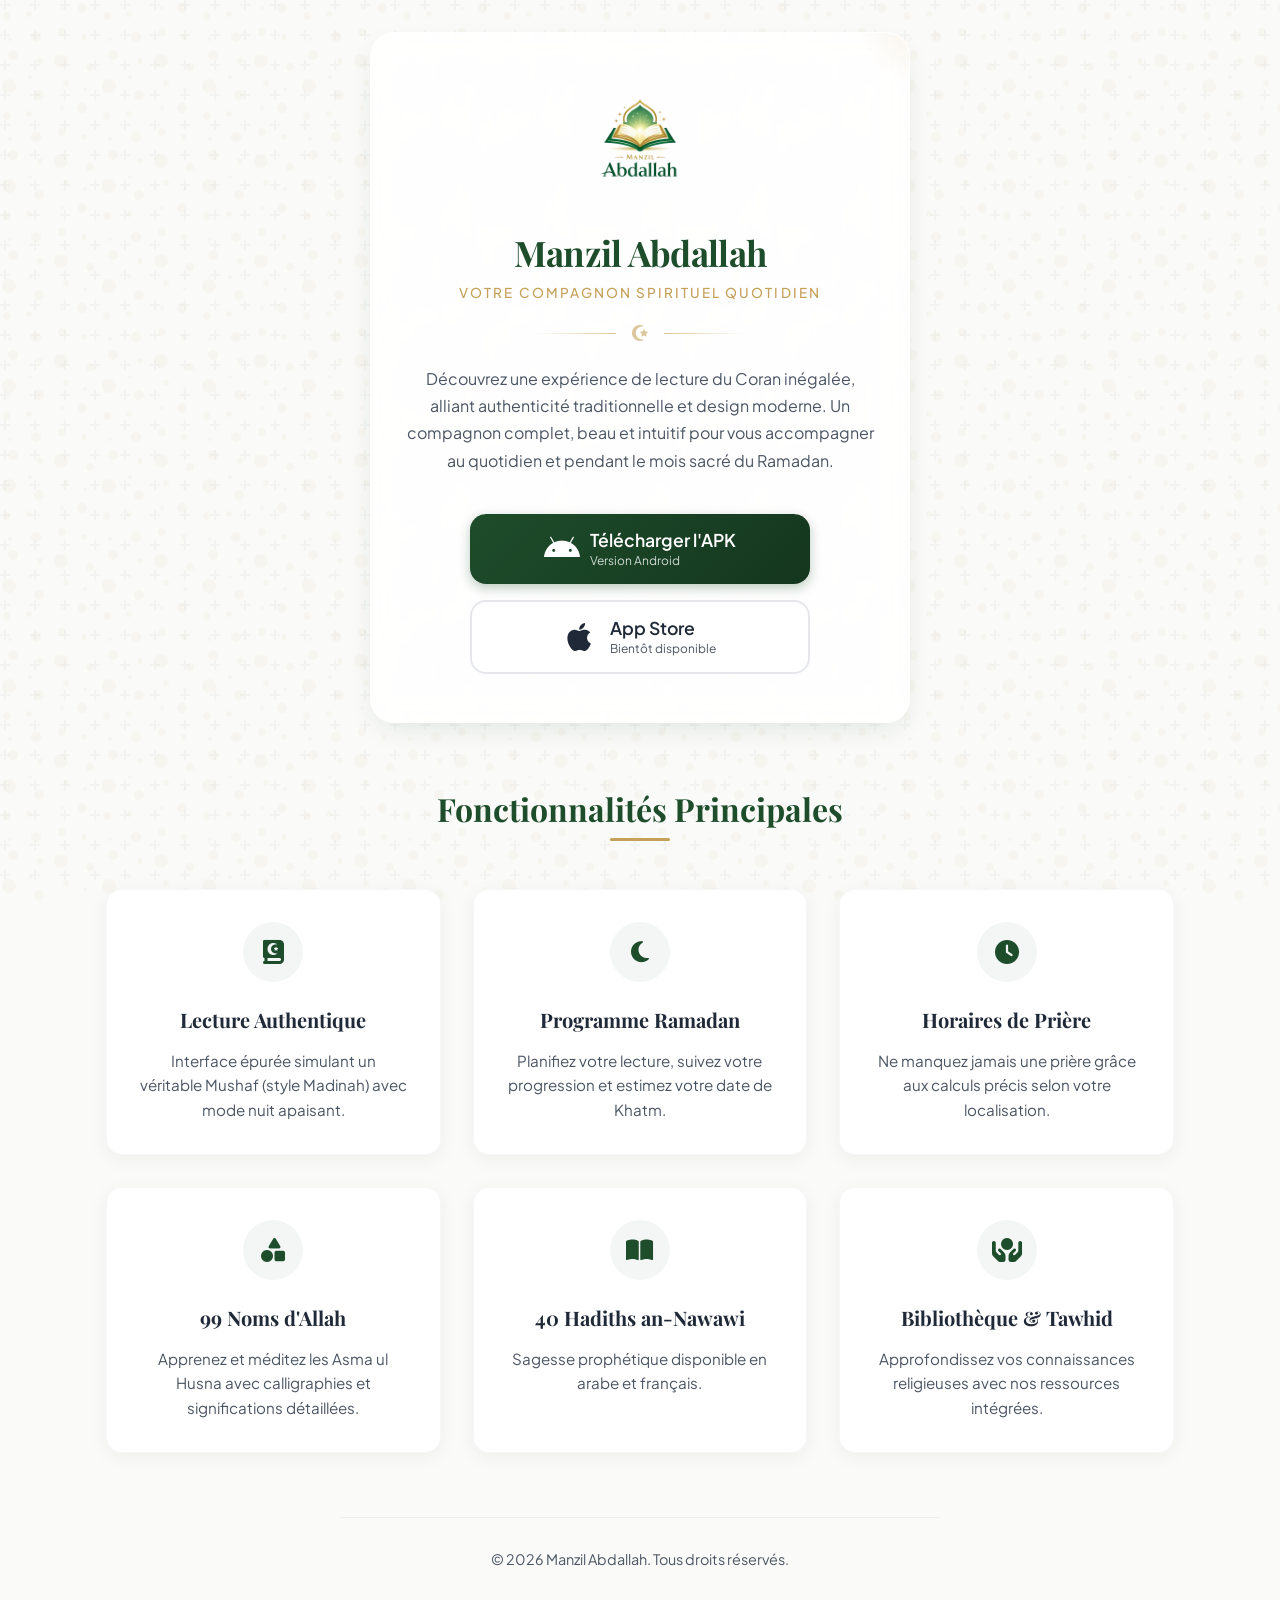
==== index.html @ 3dcdd1fa "first commit" ====
<!DOCTYPE html>
<html lang="fr">

<head>
    <meta charset="UTF-8">
    <meta name="viewport" content="width=device-width, initial-scale=1.0">
    <title>Manzil Abdallah</title>
    <meta name="description"
        content="Découvrez une expérience de lecture du Coran inégalée, alliant authenticité traditionnelle et design moderne. Téléchargez Manzil Abdallah maintenant.">
    <link rel="stylesheet" href="style.css">
    <link rel="preconnect" href="https://fonts.googleapis.com">
    <link rel="preconnect" href="https://fonts.gstatic.com" crossorigin>
    <link
        href="https://fonts.googleapis.com/css2?family=Amiri:ital,wght@0,400;0,700;1,400&family=Playfair+Display:wght@400;600;700&family=Plus+Jakarta+Sans:wght@300;400;500;600&display=swap"
        rel="stylesheet">
    <!-- Font Awesome for Icons -->
    <link rel="stylesheet" href="https://cdnjs.cloudflare.com/ajax/libs/font-awesome/6.4.0/css/all.min.css">
</head>

<body>

    <!-- Islamic Geometric Background Pattern -->
    <div class="background-pattern"></div>

    <main class="container">

        <div class="content-wrapper fade-in-up">
            <!-- Header / Logo Area -->
            <header class="header">
                <div class="logo-container">
                    <img src="assets/logo.jpeg" alt="Manzil Abdallah Logo" class="app-logo">
                </div>
                <h1 class="app-title">Manzil Abdallah</h1>
                <p class="app-subtitle">Votre compagnon spirituel quotidien</p>
                <div class="divider">
                    <i class="fas fa-star-and-crescent"></i>
                </div>
            </header>

            <!-- Description -->
            <section class="description">
                <p>
                    Découvrez une expérience de lecture du Coran inégalée, alliant authenticité traditionnelle et design
                    moderne.
                    Un compagnon complet, beau et intuitif pour vous accompagner au quotidien et pendant le mois sacré
                    du Ramadan.
                </p>
            </section>

            <!-- CTA Buttons -->
            <section class="cta-section">

                <a href="assets/manzil_abdallah.apk" class="btn btn-primary" id="downloadApk">
                    <i class="fab fa-android"></i>
                    <div class="btn-content-wrapper">
                        <span>Télécharger l'APK</span>
                        <small>Version Android</small>
                    </div>
                </a>

                <button class="btn btn-secondary" id="iosButton">
                    <i class="fab fa-apple"></i>
                    <div class="btn-content-wrapper">
                        <span>App Store</span>
                        <small>Bientôt disponible</small>
                    </div>
                </button>

            </section>
        </div>

        <!-- Features Showcase -->
        <section class="features-section fade-in-up delay-2">
            <h2 class="section-title">Fonctionnalités Principales</h2>

            <div class="features-grid">
                <!-- Mushaf -->
                <div class="feature-card">
                    <div class="icon-wrapper">
                        <i class="fas fa-quran"></i>
                    </div>
                    <h3>Lecture Authentique</h3>
                    <p>Interface épurée simulant un véritable Mushaf (style Madinah) avec mode nuit apaisant.</p>
                </div>

                <!-- Ramadan -->
                <div class="feature-card">
                    <div class="icon-wrapper">
                        <i class="fas fa-moon"></i>
                    </div>
                    <h3>Programme Ramadan</h3>
                    <p>Planifiez votre lecture, suivez votre progression et estimez votre date de Khatm.</p>
                </div>

                <!-- Prayer Times -->
                <div class="feature-card">
                    <div class="icon-wrapper">
                        <i class="fas fa-clock"></i>
                    </div>
                    <h3>Horaires de Prière</h3>
                    <p>Ne manquez jamais une prière grâce aux calculs précis selon votre localisation.</p>
                </div>

                <!-- 99 Names -->
                <div class="feature-card">
                    <div class="icon-wrapper">
                        <i class="fas fa-shapes"></i>
                    </div>
                    <h3>99 Noms d'Allah</h3>
                    <p>Apprenez et méditez les Asma ul Husna avec calligraphies et significations détaillées.</p>
                </div>

                <!-- Hadiths -->
                <div class="feature-card">
                    <div class="icon-wrapper">
                        <i class="fas fa-book-open"></i>
                    </div>
                    <h3>40 Hadiths an-Nawawi</h3>
                    <p>Sagesse prophétique disponible en arabe et français.</p>
                </div>

                <!-- Library -->
                <div class="feature-card">
                    <div class="icon-wrapper">
                        <i class="fas fa-hands-holding-circle"></i> <!-- Alternative to book-reader -->
                    </div>
                    <h3>Bibliothèque & Tawhid</h3>
                    <p>Approfondissez vos connaissances religieuses avec nos ressources intégrées.</p>
                </div>
            </div>
        </section>

        <!-- Footer -->
        <footer class="footer fade-in-up delay-3">
            <p>&copy; 2026 Manzil Abdallah. Tous droits réservés.</p>
            <div class="social-links">
                <!-- Placeholder for social links if needed -->
            </div>
        </footer>

    </main>

    <!-- Toast Notification -->
    <div id="toast" class="toast hidden">
        <i class="fas fa-info-circle"></i>
        <span>Disponible très prochainement sur l'App Store inchaAllah.</span>
    </div>

    <script src="script.js"></script>
</body>

</html>
---- style.css ----
:root {
    --color-primary: #1E4D2B;
    --color-primary-dark: #14361e;
    --color-accent: #C5A059;
    --color-accent-light: #d4b57a;
    --color-bg: #FAFAF9;
    --color-text: #1F2937;
    --color-text-light: #4B5563;
    --color-white: #FFFFFF;

    --font-heading: 'Playfair Display', serif;
    --font-body: 'Plus Jakarta Sans', sans-serif;
    --font-arabic: 'Amiri', serif;

    --shadow-soft: 0 10px 30px -10px rgba(30, 77, 43, 0.15);
    --shadow-card: 0 4px 20px rgba(0, 0, 0, 0.05);
    --shadow-hover: 0 20px 40px -12px rgba(197, 160, 89, 0.25);

    --radius-lg: 24px;
    --radius-md: 16px;
    --radius-sm: 8px;
}

* {
    margin: 0;
    padding: 0;
    box-sizing: border-box;
}

body {
    font-family: var(--font-body);
    background-color: var(--color-bg);
    color: var(--color-text);
    min-height: 100vh;
    display: flex;
    flex-direction: column;
    align-items: center;
    overflow-x: hidden;
    position: relative;
    padding-bottom: 4rem;
    /* Spacing for footer */
}

/* Islamic Geometric Background Pattern */
.background-pattern {
    position: fixed;
    top: 0;
    left: 0;
    width: 100%;
    height: 100%;
    /* Layering two patterns for diversity: one small geometric, one larger arch-like */
    background-image:
        url("data:image/svg+xml,%3Csvg width='60' height='60' viewBox='0 0 60 60' xmlns='http://www.w3.org/2000/svg'%3E%3Cg fill='none' fill-rule='evenodd'%3E%3Cg fill='%231E4D2B' fill-opacity='0.03'%3E%3Cpath d='M36 34v-4h-2v4h-4v2h4v4h2v-4h4v-2h-4zm0-30V0h-2v4h-4v2h4v4h2V6h4V4h-4zM6 34v-4H4v4H0v2h4v4h2v-4h4v-2H6zM6 4V0H4v4H0v2h4v4h2V6h4V4H6z'/%3E%3C/g%3E%3C/g%3E%3C/svg%3E"),
        url("data:image/svg+xml,%3Csvg width='100' height='100' viewBox='0 0 100 100' xmlns='http://www.w3.org/2000/svg'%3E%3Cpath d='M11 18c3.866 0 7-3.134 7-7s-3.134-7-7-7-7 3.134-7 7 3.134 7 7 7zm48 25c3.866 0 7-3.134 7-7s-3.134-7-7-7-7 3.134-7 7 3.134 7 7 7zm-43-7c1.657 0 3-1.343 3-3s-1.343-3-3-3-3 1.343-3 3 1.343 3 3 3zm63 31c1.657 0 3-1.343 3-3s-1.343-3-3-3-3 1.343-3 3 1.343 3 3 3zM34 90c1.657 0 3-1.343 3-3s-1.343-3-3-3-3 1.343-3 3 1.343 3 3 3zm56-76c1.657 0 3-1.343 3-3s-1.343-3-3-3-3 1.343-3 3 1.343 3 3 3zM12 86c2.21 0 4-1.79 4-4s-1.79-4-4-4-4 1.79-4 4 1.79 4 4 4zm28-65c2.21 0 4-1.79 4-4s-1.79-4-4-4-4 1.79-4 4 1.79 4 4 4zm23-11c2.76 0 5-2.24 5-5s-2.24-5-5-5-5 2.24-5 5 2.24 5 5 5zm-6 60c2.21 0 4-1.79 4-4s-1.79-4-4-4-4 1.79-4 4 1.79 4 4 4zm29 22c2.76 0 5-2.24 5-5s-2.24-5-5-5-5 2.24-5 5 2.24 5 5 5zM32 63c2.76 0 5-2.24 5-5s-2.24-5-5-5-5 2.24-5 5 2.24 5 5 5zm57-13c2.76 0 5-2.24 5-5s-2.24-5-5-5-5 2.24-5 5 2.24 5 5 5zm-9-21c1.105 0 2-.895 2-2s-.895-2-2-2-2 .895-2 2 .895 2 2 2zM60 91c1.105 0 2-.895 2-2s-.895-2-2-2-2 .895-2 2 .895 2 2 2zM35 41c1.105 0 2-.895 2-2s-.895-2-2-2-2 .895-2 2 .895 2 2 2zM12 60c1.105 0 2-.895 2-2s-.895-2-2-2-2 .895-2 2 .895 2 2 2z' fill='%23C5A059' fill-opacity='0.05' fill-rule='evenodd'/%3E%3C/svg%3E");
    background-position: 0 0, 50px 50px;
    z-index: -1;
    pointer-events: none;
}

.container {
    width: 100%;
    max-width: 1200px;
    padding: 2rem;
    margin: 0 auto;
    display: flex;
    flex-direction: column;
    align-items: center;
}

/* Header Content Wrapper */
.content-wrapper {
    background: rgba(255, 255, 255, 0.85);
    backdrop-filter: blur(12px);
    border: 1px solid rgba(255, 255, 255, 0.9);
    padding: 3rem 2rem;
    border-radius: var(--radius-lg);
    box-shadow: var(--shadow-soft);
    /* border-top removed */
    max-width: 540px;
    text-align: center;
    margin-bottom: 4rem;
    position: relative;
    overflow: hidden;
}

/* Decorative corner subtle element */
.content-wrapper::before {
    content: "";
    position: absolute;
    top: -50px;
    right: -50px;
    width: 100px;
    height: 100px;
    background: radial-gradient(circle, rgba(197, 160, 89, 0.1) 0%, transparent 70%);
    border-radius: 50%;
    z-index: 0;
}

/* Header */
.header {
    display: flex;
    flex-direction: column;
    align-items: center;
    position: relative;
    z-index: 1;
}

.logo-container {
    margin-bottom: 1.5rem;
}

.app-logo {
    width: 120px;
    height: auto;
    object-fit: contain;
    border-radius: var(--radius-md);
}

.app-title {
    font-family: var(--font-heading);
    color: var(--color-primary);
    font-size: 2.2rem;
    font-weight: 700;
    margin-bottom: 0.5rem;
    letter-spacing: -0.02em;
}

.app-subtitle {
    color: var(--color-accent);
    font-weight: 500;
    font-size: 0.85rem;
    text-transform: uppercase;
    letter-spacing: 0.15em;
}

.divider {
    color: var(--color-accent);
    margin: 1.5rem 0;
    opacity: 0.6;
    font-size: 1rem;
    display: flex;
    align-items: center;
    justify-content: center;
    width: 100%;
}

.divider::before,
.divider::after {
    content: "";
    flex: 1;
    height: 1px;
    background: linear-gradient(to right, transparent, var(--color-accent));
    margin: 0 1rem;
    max-width: 80px;
}

.divider::after {
    background: linear-gradient(to left, transparent, var(--color-accent));
}

.description p {
    color: var(--color-text-light);
    line-height: 1.7;
    font-size: 1rem;
    margin-bottom: 2.5rem;
    position: relative;
    z-index: 1;
}

/* Buttons */
.cta-section {
    display: flex;
    flex-direction: column;
    gap: 1rem;
    width: 100%;
    align-items: center;
    position: relative;
    z-index: 1;
}

.btn {
    display: flex;
    align-items: center;
    justify-content: center;
    padding: 1rem 1.5rem;
    border-radius: var(--radius-md);
    text-decoration: none;
    transition: all 0.3s cubic-bezier(0.4, 0, 0.2, 1);
    position: relative;
    overflow: hidden;
    cursor: pointer;
    border: none;
    font-family: var(--font-body);
    width: 100%;
    max-width: 340px;
}

.btn i {
    font-size: 2rem;
    margin-right: 1rem;
    width: 30px;
    text-align: center;
}

.btn-content-wrapper {
    display: flex;
    flex-direction: column;
    align-items: flex-start;
    text-align: left;
}

.btn span {
    font-weight: 600;
    font-size: 1.1rem;
    line-height: 1.2;
}

.btn small {
    display: block;
    font-size: 0.75rem;
    opacity: 0.8;
    font-weight: 400;
    margin-top: 2px;
}

/* Primary Button (Android) */
.btn-primary {
    background: linear-gradient(135deg, var(--color-primary) 0%, var(--color-primary-dark) 100%);
    color: var(--color-white);
    box-shadow: 0 4px 12px rgba(30, 77, 43, 0.3);
}

.btn-primary:hover {
    transform: translateY(-2px);
    box-shadow: 0 8px 20px rgba(30, 77, 43, 0.4);
}

/* Secondary Button (iOS) */
.btn-secondary {
    background-color: var(--color-white);
    color: var(--color-text);
    border: 2px solid #E5E7EB;
}

.btn-secondary:hover {
    border-color: var(--color-accent);
    color: var(--color-accent);
    background-color: #fdfdfd;
}

/* Features Section */
.features-section {
    width: 100%;
    max-width: 1100px;
    /* Wider container for grid */
    margin-bottom: 4rem;
}

.section-title {
    font-family: var(--font-heading);
    color: var(--color-primary);
    font-size: 2rem;
    text-align: center;
    margin-bottom: 3rem;
    position: relative;
    display: inline-block;
    width: 100%;
}

.section-title::after {
    content: "";
    display: block;
    width: 60px;
    height: 3px;
    background-color: var(--color-accent);
    margin: 0.5rem auto 0;
    border-radius: 2px;
}

.features-grid {
    display: grid;
    grid-template-columns: repeat(auto-fit, minmax(300px, 1fr));
    gap: 2rem;
    padding: 0 1rem;
}

.feature-card {
    background: #FFFFFF;
    padding: 2rem;
    border-radius: var(--radius-md);
    box-shadow: var(--shadow-card);
    display: flex;
    flex-direction: column;
    align-items: center;
    text-align: center;
    transition: transform 0.3s ease, box-shadow 0.3s ease;
    border: 1px solid rgba(0, 0, 0, 0.03);
    position: relative;
    overflow: hidden;
}

/* Subtle accent line on top of cards */
.feature-card::before {
    content: "";
    position: absolute;
    top: 0;
    left: 0;
    width: 100%;
    height: 4px;
    background: linear-gradient(90deg, transparent, var(--color-accent-light), transparent);
    opacity: 0;
    transition: opacity 0.3s ease;
}

.feature-card:hover {
    transform: translateY(-5px);
    box-shadow: var(--shadow-hover);
}

.feature-card:hover::before {
    opacity: 1;
}

.icon-wrapper {
    width: 60px;
    height: 60px;
    background: rgba(30, 77, 43, 0.05);
    /* Very light primary */
    border-radius: 50%;
    display: flex;
    align-items: center;
    justify-content: center;
    margin-bottom: 1.5rem;
    color: var(--color-primary);
    font-size: 1.5rem;
    transition: background 0.3s ease, color 0.3s ease;
}

.feature-card:hover .icon-wrapper {
    background: var(--color-primary);
    color: var(--color-accent);
}

.feature-card h3 {
    font-family: var(--font-heading);
    color: var(--color-text);
    font-size: 1.25rem;
    margin-bottom: 1rem;
}

.feature-card p {
    color: var(--color-text-light);
    font-size: 0.95rem;
    line-height: 1.6;
}

/* Footer */
.footer {
    color: var(--color-text-light);
    font-size: 0.9rem;
    opacity: 0.8;
    text-align: center;
    border-top: 1px solid rgba(0, 0, 0, 0.05);
    padding-top: 2rem;
    width: 100%;
    max-width: 600px;
}

/* Toast Notification */
.toast {
    position: fixed;
    bottom: 2rem;
    left: 50%;
    transform: translateX(-50%) translateY(0);
    background-color: var(--color-text);
    color: var(--color-white);
    padding: 1rem 1.5rem;
    border-radius: 50px;
    display: flex;
    align-items: center;
    gap: 0.8rem;
    box-shadow: 0 10px 30px rgba(0, 0, 0, 0.2);
    z-index: 1000;
    transition: all 0.4s cubic-bezier(0.175, 0.885, 0.32, 1.275);
    opacity: 1;
    min-width: 320px;
    justify-content: center;
    font-size: 0.95rem;
}

.toast.hidden {
    transform: translateX(-50%) translateY(150%);
    opacity: 0;
    pointer-events: none;
}

.toast i {
    color: var(--color-accent);
}

/* Animations */
.fade-in-up {
    opacity: 0;
    transform: translateY(20px);
    transition: opacity 0.8s ease-out, transform 0.8s ease-out;
}

.fade-in-up.visible {
    opacity: 1;
    transform: translateY(0);
}

.delay-1 {
    transition-delay: 0.1s;
}

.delay-2 {
    transition-delay: 0.2s;
}

.delay-3 {
    transition-delay: 0.3s;
}

/* Responsive */
@media (max-width: 768px) {
    .content-wrapper {
        padding: 2.5rem 1.5rem;
    }

    .app-title {
        font-size: 1.8rem;
    }

    .features-grid {
        grid-template-columns: 1fr;
        /* Single column on mobile */
    }
}
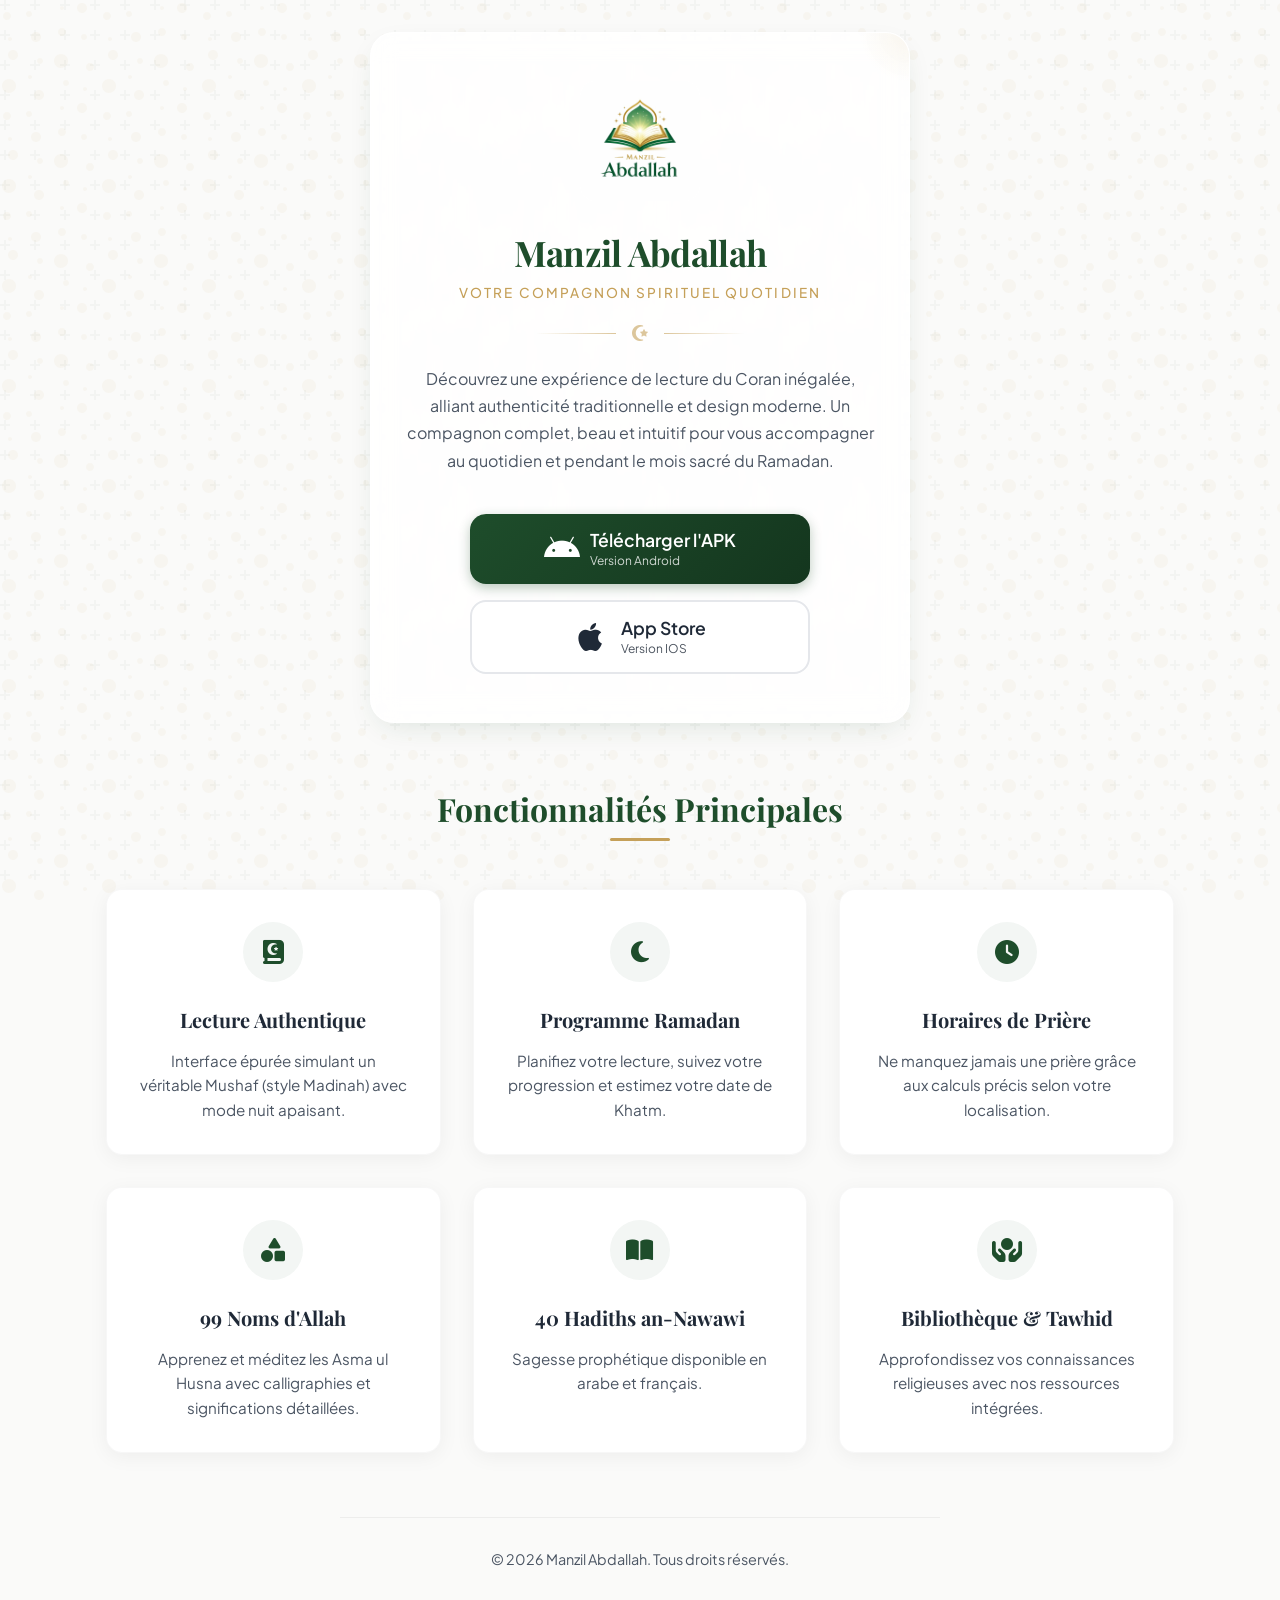
==== commit 37b42f9d: "app store added" ====
--- a/index.html
+++ b/index.html
@@ -5,6 +5,7 @@
     <meta charset="UTF-8">
     <meta name="viewport" content="width=device-width, initial-scale=1.0">
     <title>Manzil Abdallah</title>
+    <link rel="shortcut icon" href="assets/logo.ico" type="image/x-icon">
     <meta name="description"
         content="Découvrez une expérience de lecture du Coran inégalée, alliant authenticité traditionnelle et design moderne. Téléchargez Manzil Abdallah maintenant.">
     <link rel="stylesheet" href="style.css">
@@ -50,7 +51,7 @@
             <!-- CTA Buttons -->
             <section class="cta-section">
 
-                <a href="assets/manzil_abdallah.apk" class="btn btn-primary" id="downloadApk">
+                <a href="https://github.com/sadibou-r/manzilabdallah/releases/download/1.0/manzil_abdallah.apk" class="btn btn-primary" id="downloadApk">
                     <i class="fab fa-android"></i>
                     <div class="btn-content-wrapper">
                         <span>Télécharger l'APK</span>
@@ -58,13 +59,13 @@
                     </div>
                 </a>
 
-                <button class="btn btn-secondary" id="iosButton">
+                <a href="https://apps.apple.com/us/app/manzil-abdallah/id6758591782" class="btn btn-secondary" id="iosButton">
                     <i class="fab fa-apple"></i>
                     <div class="btn-content-wrapper">
                         <span>App Store</span>
-                        <small>Bientôt disponible</small>
+                        <small>Version IOS</small>
                     </div>
-                </button>
+                </a>
 
             </section>
         </div>
